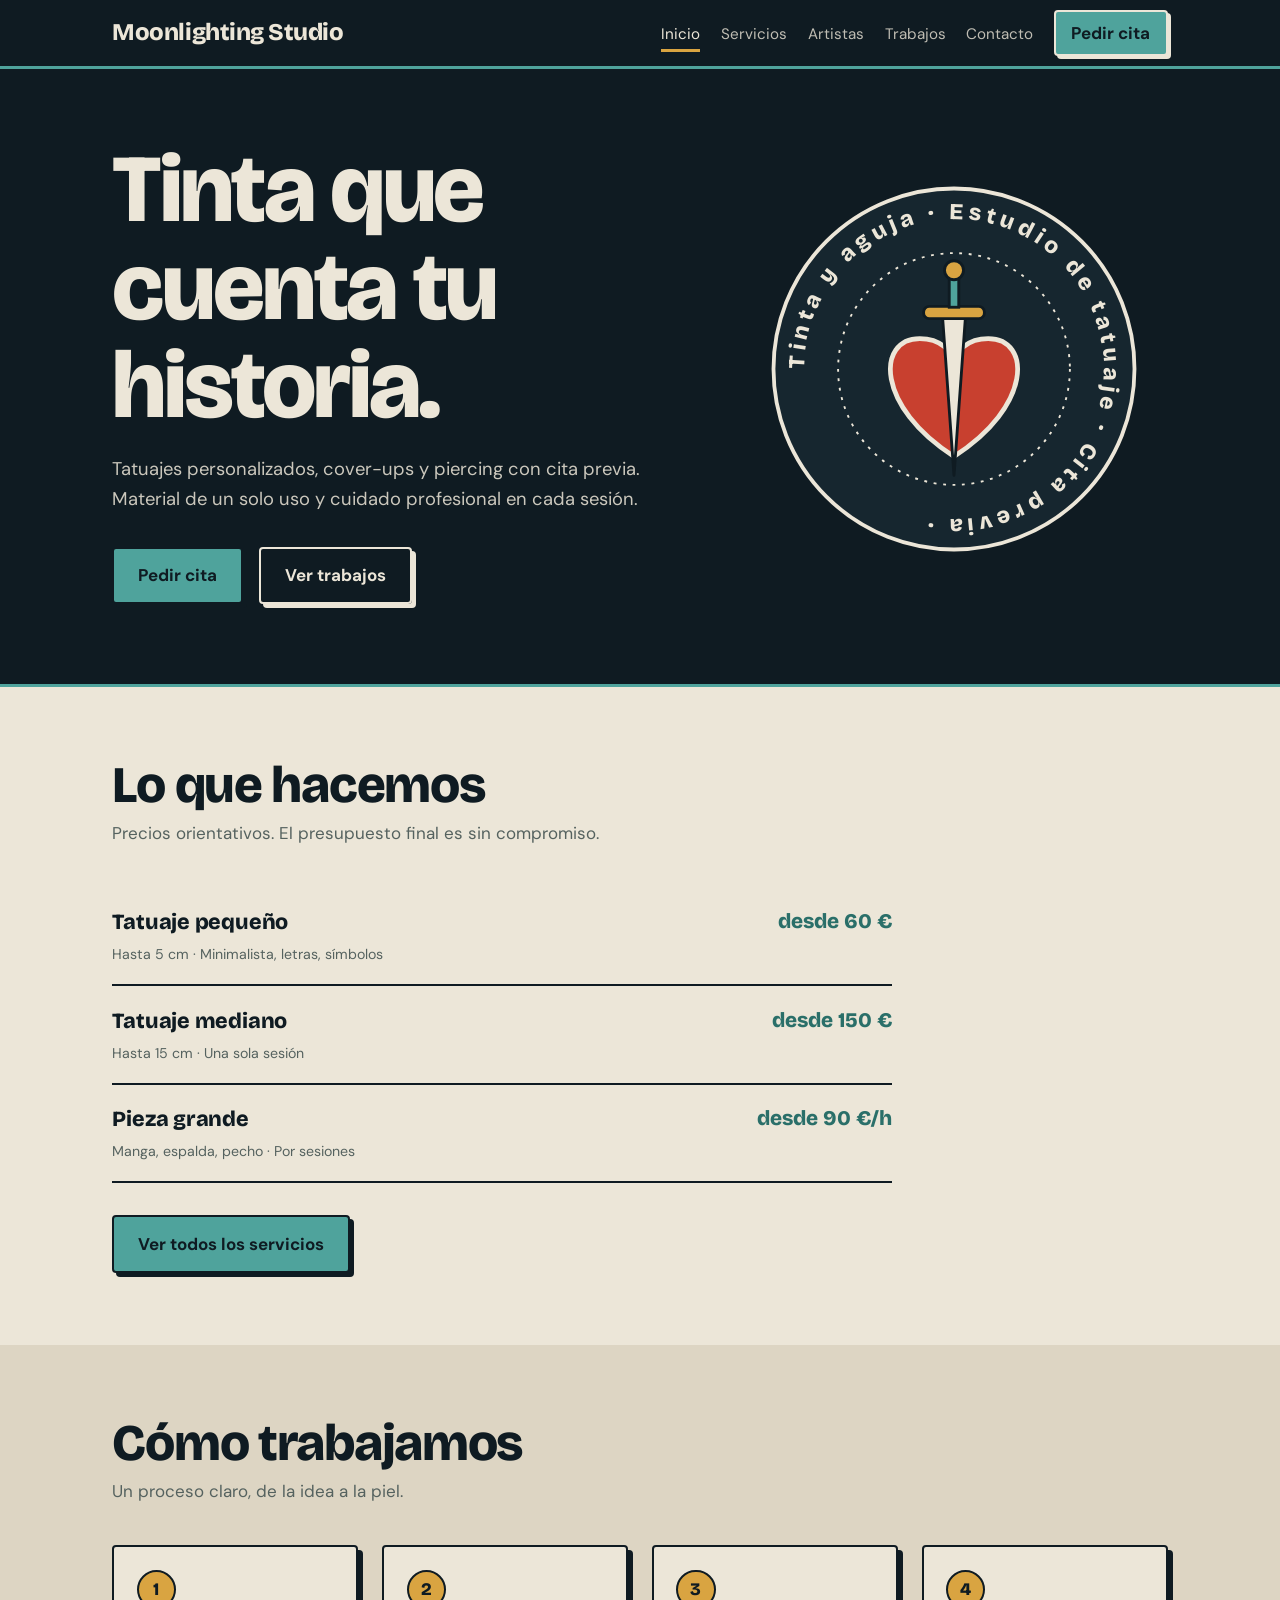
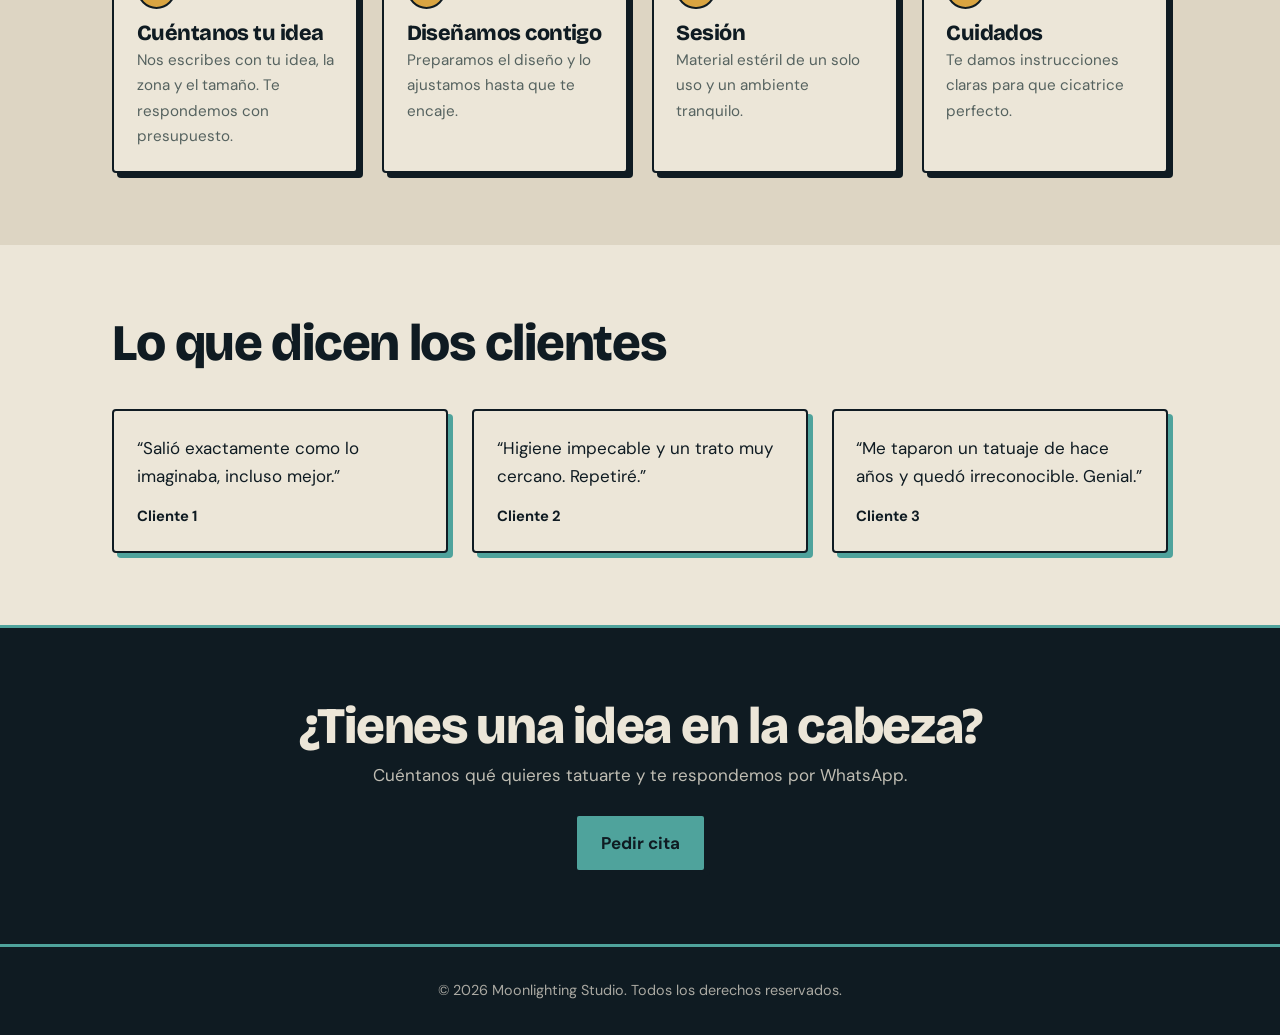
==== index.html @ 96479acb "Add files via upload" ====
<!DOCTYPE html>
<html lang="es">
<head>
<meta charset="utf-8">
<meta name="viewport" content="width=device-width, initial-scale=1">
<meta name="description" content="Tatuajes personalizados, cover-ups y piercing. Pide tu cita.">
<title>Tatuajes</title>
<link rel="preconnect" href="https://fonts.googleapis.com">
<link href="https://fonts.googleapis.com/css2?family=Bricolage+Grotesque:wght@600;800&family=DM+Sans:wght@400;500;600&display=swap" rel="stylesheet">
<link rel="stylesheet" href="style.css">
</head>
<body data-titulo="">
<div id="cabecera"></div>
<main>
<section class="hero">
  <div class="wrap hero-grid">
    <div>
      <h1 data-texto="titular"></h1>
      <p data-texto="subtitulo"></p>
      <div class="acciones">
        <a class="boton" href="reservar.html">Pedir cita</a>
        <a class="boton claro" href="galeria.html">Ver trabajos</a>
      </div>
    </div>
    <div class="insignia"><svg viewBox="0 0 400 400" role="img" aria-label="Insignia del estudio: daga clavada en un corazón">
        <defs><path id="circ" d="M200,200 m-158,0 a158,158 0 1,1 316,0 a158,158 0 1,1 -316,0"/></defs>
        <circle cx="200" cy="200" r="190" fill="#16262f" stroke="#ece6d8" stroke-width="4"/>
        <circle cx="200" cy="200" r="122" fill="none" stroke="#ece6d8" stroke-width="2" stroke-dasharray="3 7"/>
        <text font-family="Bricolage Grotesque, sans-serif" font-weight="800" font-size="24" letter-spacing="5" fill="#ece6d8"><textPath href="#circ" startOffset="0">Tinta y aguja · Estudio de tatuaje · Cita previa · </textPath></text>
        <path d="M200 292 C118 240 118 168 164 168 C185 168 200 181 200 196 C200 181 215 168 236 168 C282 168 282 240 200 292Z" fill="#c8402f" stroke="#ece6d8" stroke-width="5" stroke-linejoin="round"/>
        <polygon points="188,146 212,146 200,312" fill="#ece6d8" stroke="#0f1b22" stroke-width="3" stroke-linejoin="round"/>
        <rect x="168" y="134" width="64" height="13" rx="6" fill="#d9a441" stroke="#0f1b22" stroke-width="3"/>
        <rect x="195" y="104" width="10" height="31" fill="#4fa39c" stroke="#0f1b22" stroke-width="3"/>
        <circle cx="200" cy="96" r="10" fill="#d9a441" stroke="#0f1b22" stroke-width="3"/>
      </svg></div>
  </div>
</section>

<section>
  <div class="wrap">
    <h2>Lo que hacemos</h2>
    <p class="intro">Precios orientativos. El presupuesto final es sin compromiso.</p>
    <ul class="lista-servicios" id="lista-servicios" data-max="3"></ul>
    <p class="ver-mas"><a class="boton" href="servicios.html">Ver todos los servicios</a></p>
  </div>
</section>

<section class="alt">
  <div class="wrap">
    <h2>Cómo trabajamos</h2>
    <p class="intro">Un proceso claro, de la idea a la piel.</p>
    <ol class="pasos" id="pasos-lista"></ol>
  </div>
</section>

<section>
  <div class="wrap">
    <h2>Lo que dicen los clientes</h2>
    <p class="intro"></p>
    <div class="opiniones" id="opiniones-lista"></div>
  </div>
</section>

<section class="banda-reserva">
  <div class="wrap">
    <h2>¿Tienes una idea en la cabeza?</h2>
    <p>Cuéntanos qué quieres tatuarte y te respondemos por WhatsApp.</p>
    <a class="boton" href="reservar.html">Pedir cita</a>
  </div>
</section>
</main>
<div id="pie"></div>
<script src="config.js"></script>
<script src="app.js"></script>
</body>
</html>
---- style.css ----
/* =========================================================
   COLORES Y TIPOGRAFÍA · Cambia aquí el aspecto de TODAS las páginas
   ========================================================= */
:root {
  --fondo:      #ece6d8;   /* hueso */
  --fondo-alt:  #ddd5c3;
  --oscuro:     #0f1b22;   /* tinta */
  --oscuro-2:   #16262f;
  --acento:     #4fa39c;   /* verde azulado de tatuaje clásico */
  --acento-osc: #2a6f69;
  --rojo:       #c8402f;
  --mostaza:    #d9a441;
  --texto:      #0f1b22;
  --texto-suave:#55625f;

  --fuente-titulos: 'Bricolage Grotesque', 'Impact', sans-serif;
  --fuente-texto:   'DM Sans', system-ui, sans-serif;
  --ancho: 1100px;
}

* { box-sizing: border-box; margin: 0; }
html { scroll-behavior: smooth; }
body { font-family: var(--fuente-texto); background: var(--fondo); color: var(--texto); line-height: 1.65; font-size: 17px; display: flex; flex-direction: column; min-height: 100vh; }
main { flex: 1; }
h1, h2, h3 { font-family: var(--fuente-titulos); font-weight: 800; line-height: 1.02; letter-spacing: -.025em; }
h2 { font-size: clamp(2.1rem, 5vw, 3.2rem); margin-bottom: .5rem; }
a { color: inherit; }
img { max-width: 100%; display: block; }
:focus-visible { outline: 3px solid var(--mostaza); outline-offset: 3px; }
.wrap { max-width: var(--ancho); margin: 0 auto; padding: 0 1.4rem; }
section { padding: 4.5rem 0; }
.alt { background: var(--fondo-alt); }
.intro { color: var(--texto-suave); max-width: 52ch; margin-bottom: 2.5rem; }

/* Botones con sombra dura, como una hoja de flash */
.boton { display: inline-block; background: var(--acento); color: var(--oscuro); text-decoration: none; padding: .8rem 1.5rem; border-radius: 4px; font: inherit; font-weight: 700; border: 2px solid var(--oscuro); box-shadow: 4px 4px 0 var(--oscuro); cursor: pointer; transition: transform .15s, box-shadow .15s; }
.boton:hover { transform: translate(2px, 2px); box-shadow: 2px 2px 0 var(--oscuro); }
.boton.claro { background: transparent; color: var(--fondo); border-color: var(--fondo); box-shadow: 4px 4px 0 var(--fondo); }

/* Cabecera y menú */
header.top { position: sticky; top: 0; z-index: 10; background: var(--oscuro); color: var(--fondo); border-bottom: 3px solid var(--acento); }
header.top .wrap { display: flex; align-items: center; justify-content: space-between; gap: 1rem; min-height: 66px; flex-wrap: wrap; padding-top: .4rem; padding-bottom: .4rem; }
.logo { font-family: var(--fuente-titulos); font-weight: 800; font-size: 1.5rem; text-decoration: none; letter-spacing: -.02em; }
nav ul { list-style: none; padding: 0; display: flex; gap: 1.3rem; flex-wrap: wrap; align-items: center; }
nav a { text-decoration: none; font-size: .95rem; opacity: .8; padding: .3rem 0; }
nav a:hover, nav a.activo { opacity: 1; }
nav a.activo { border-bottom: 3px solid var(--mostaza); }
nav a.boton { padding: .45rem .95rem; opacity: 1; border-bottom: 2px solid var(--fondo); box-shadow: 3px 3px 0 var(--fondo); border-color: var(--fondo); }

/* Cabecera de páginas interiores */
.cabecera-pagina { background: var(--oscuro); color: var(--fondo); padding: 3.5rem 0 3rem; border-bottom: 3px solid var(--acento); }
.cabecera-pagina h1 { font-size: clamp(2.6rem, 8vw, 4.8rem); margin-bottom: .6rem; }
.cabecera-pagina p { max-width: 50ch; opacity: .8; }

/* Inicio */
.hero { background: var(--oscuro); color: var(--fondo); padding: 4.5rem 0 5rem; border-bottom: 3px solid var(--acento); overflow: hidden; }
.hero-grid { display: grid; grid-template-columns: 1.15fr .85fr; gap: 3rem; align-items: center; }
.hero h1 { font-size: clamp(3rem, 9vw, 6rem); max-width: 10ch; margin-bottom: 1.2rem; }
.hero p { font-size: 1.15rem; max-width: 46ch; opacity: .85; margin-bottom: 2rem; }
.acciones { display: flex; flex-wrap: wrap; gap: 1rem; }
.insignia { width: min(380px, 100%); margin: auto; }
.insignia svg { width: 100%; height: auto; }
@media (prefers-reduced-motion: no-preference) {
  .insignia svg { animation: balanceo 6s ease-in-out infinite; transform-origin: center; }
  @keyframes balanceo { 0%,100% { transform: rotate(-3deg); } 50% { transform: rotate(3deg); } }
}
.banda-reserva { background: var(--oscuro); color: var(--fondo); text-align: center; border-top: 3px solid var(--acento); }
.banda-reserva p { opacity: .8; margin: .5rem 0 1.6rem; }

/* Servicios */
.lista-servicios { list-style: none; padding: 0; max-width: 780px; }
.lista-servicios li { display: grid; grid-template-columns: 1fr auto; gap: .15rem 1rem; padding: 1.1rem 0; border-bottom: 2px solid var(--oscuro); }
.lista-servicios strong { font-family: var(--fuente-titulos); font-weight: 800; font-size: 1.35rem; letter-spacing: -.01em; }
.lista-servicios .precio { font-family: var(--fuente-titulos); font-weight: 800; font-size: 1.3rem; color: var(--acento-osc); white-space: nowrap; }
.lista-servicios small { grid-column: 1; color: var(--texto-suave); }
.ver-mas { margin-top: 2rem; }

/* Cómo trabajamos (es una secuencia real, por eso va numerada) */
.pasos { list-style: none; padding: 0; display: grid; grid-template-columns: repeat(auto-fit, minmax(220px, 1fr)); gap: 1.5rem; counter-reset: paso; }
.pasos li { counter-increment: paso; background: var(--fondo); border: 2px solid var(--oscuro); box-shadow: 5px 5px 0 var(--oscuro); border-radius: 4px; padding: 1.4rem; }
.pasos li::before { content: counter(paso); display: grid; place-items: center; width: 2.2rem; height: 2.2rem; border-radius: 50%; background: var(--mostaza); border: 2px solid var(--oscuro); font: 800 1.1rem var(--fuente-titulos); margin-bottom: .8rem; }
.pasos h3 { font-size: 1.35rem; margin-bottom: .3rem; }
.pasos p { color: var(--texto-suave); font-size: .95rem; }

/* Artistas */
.equipo { display: grid; grid-template-columns: repeat(auto-fit, minmax(220px, 1fr)); gap: 2rem; }
.tatuador .foto { aspect-ratio: 4 / 5; background: var(--oscuro); color: var(--mostaza); display: grid; place-items: center; font-family: var(--fuente-titulos); font-weight: 800; font-size: 5.5rem; margin-bottom: .9rem; overflow: hidden; border: 2px solid var(--oscuro); box-shadow: 5px 5px 0 var(--acento); border-radius: 4px; }
.tatuador .foto img { width: 100%; height: 100%; object-fit: cover; }
.tatuador h3 { font-size: 1.4rem; }
.tatuador p { color: var(--texto-suave); font-size: .95rem; }

/* Trabajos */
.galeria { display: grid; grid-template-columns: repeat(auto-fill, minmax(230px, 1fr)); gap: 1.1rem; }
.galeria .item { aspect-ratio: 1; background: var(--oscuro-2); overflow: hidden; display: grid; place-items: center; color: rgba(236,230,216,.55); font-size: .9rem; border: 2px solid var(--oscuro); box-shadow: 4px 4px 0 var(--oscuro); border-radius: 4px; }
.galeria .item:nth-child(3n+2) { background: var(--acento-osc); color: rgba(255,255,255,.7); }
.galeria .item:nth-child(3n) { background: #3a2a24; }
.galeria img { width: 100%; height: 100%; object-fit: cover; }

/* Opiniones */
.opiniones { display: grid; grid-template-columns: repeat(auto-fit, minmax(260px, 1fr)); gap: 1.5rem; }
.opinion { background: var(--fondo); border: 2px solid var(--oscuro); box-shadow: 5px 5px 0 var(--acento); border-radius: 4px; padding: 1.4rem; }
.opinion p { margin-bottom: .7rem; }
.opinion cite { font-style: normal; font-weight: 700; font-size: .92rem; }

/* Contacto */
.contacto { display: grid; grid-template-columns: repeat(auto-fit, minmax(280px, 1fr)); gap: 3rem; }
.horario { width: 100%; border-collapse: collapse; }
.horario td { padding: .7rem 0; border-bottom: 1px solid rgba(15,27,34,.25); }
.horario td:last-child { text-align: right; font-weight: 600; }
.datos p { margin-bottom: .8rem; }
.redes { display: flex; gap: 1rem; flex-wrap: wrap; margin-top: 1rem; }
.redes a { font-weight: 700; }

/* Pedir cita */
form.reserva { display: grid; gap: 1rem; max-width: 560px; }
form.reserva label { display: grid; gap: .3rem; font-weight: 600; font-size: .95rem; }
form.reserva input, form.reserva select, form.reserva textarea { font: inherit; padding: .75rem; border-radius: 4px; border: 2px solid var(--oscuro); background: #f7f3ea; color: var(--texto); }
form.reserva input:focus, form.reserva select:focus, form.reserva textarea:focus { outline: 3px solid var(--mostaza); outline-offset: 1px; }
form.reserva .fila { display: grid; grid-template-columns: 1fr 1fr; gap: 1rem; }
form.reserva label.check { display: flex; align-items: center; gap: .6rem; font-weight: 500; }
form.reserva label.check input { width: 1.2rem; height: 1.2rem; accent-color: var(--acento-osc); }
form.reserva .boton { justify-self: start; }

footer { background: var(--oscuro); color: rgba(236,230,216,.7); padding: 2rem 0; font-size: .9rem; text-align: center; border-top: 3px solid var(--acento); }

@media (max-width: 820px) {
  section { padding: 3.5rem 0; }
  .hero { padding: 3rem 0 3.5rem; }
  .hero-grid { grid-template-columns: 1fr; gap: 2rem; }
  .insignia { width: min(280px, 80%); }
  form.reserva .fila { grid-template-columns: 1fr; }
}
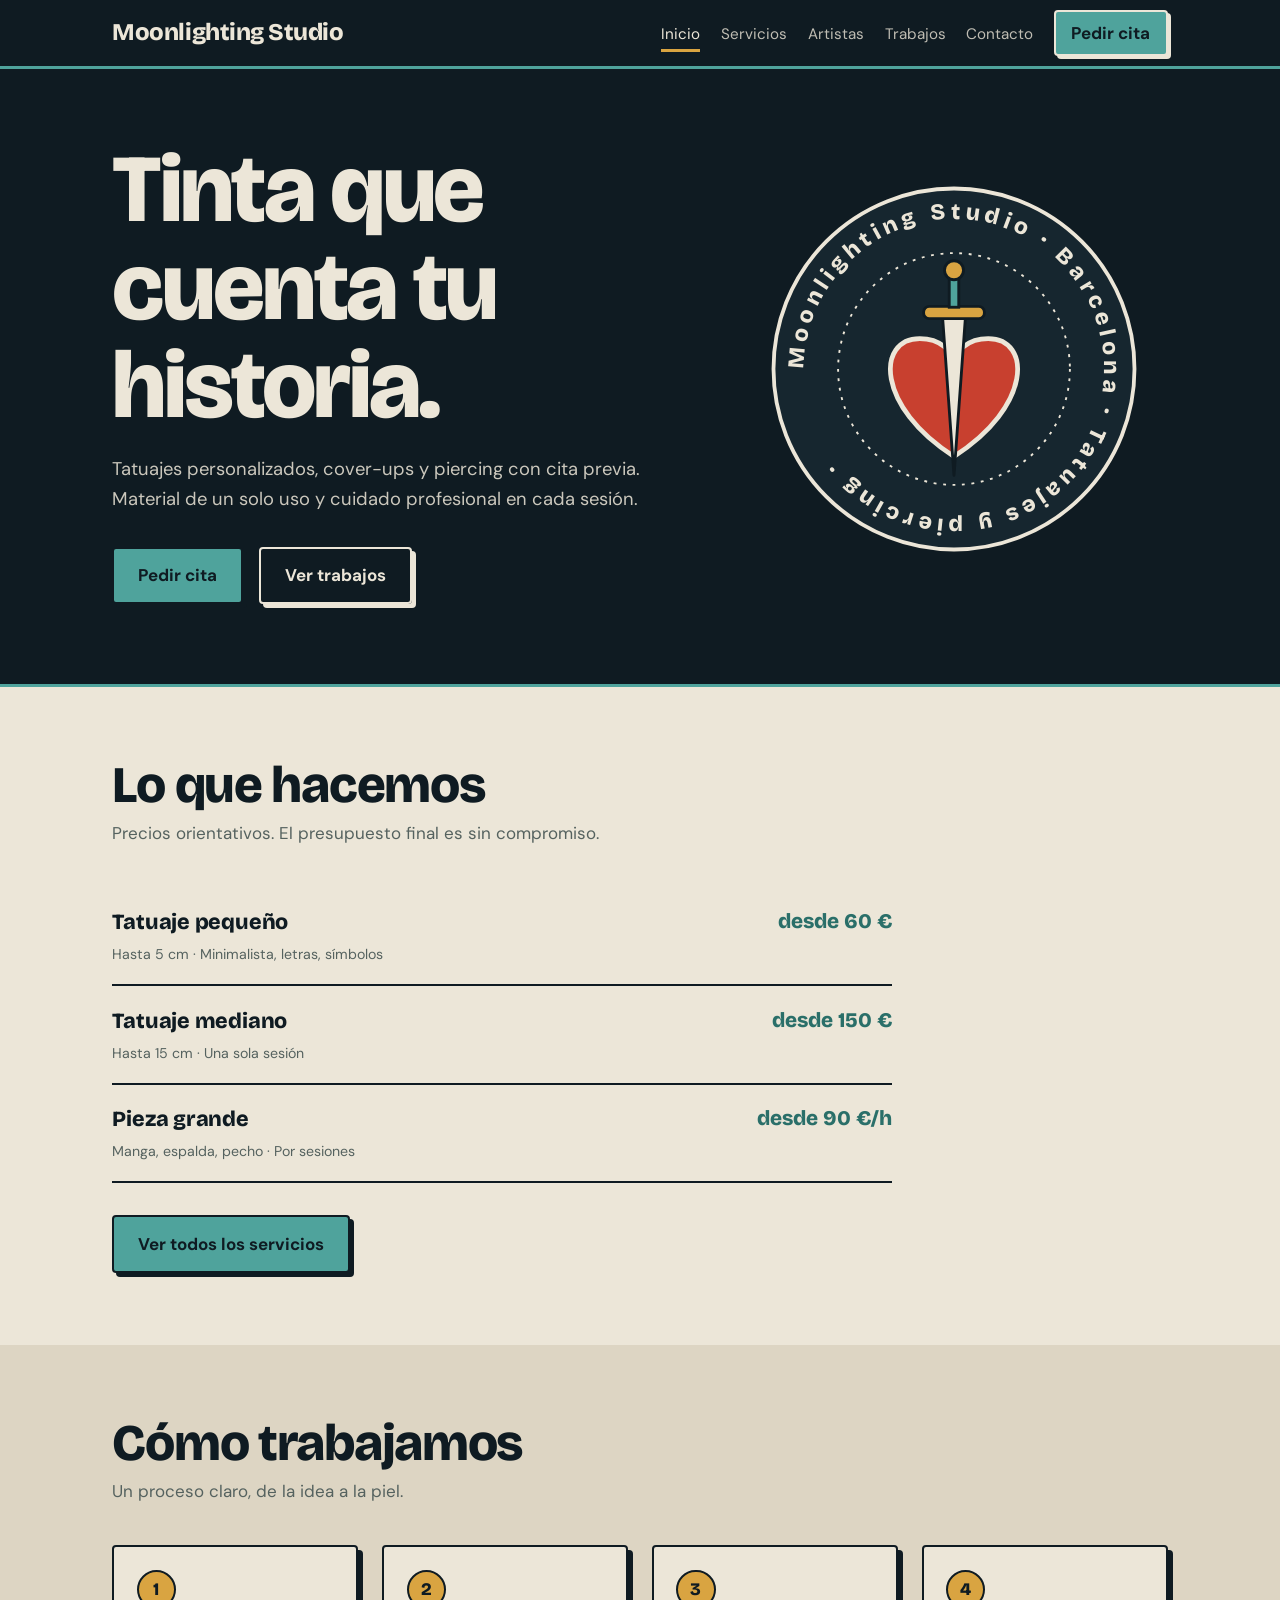
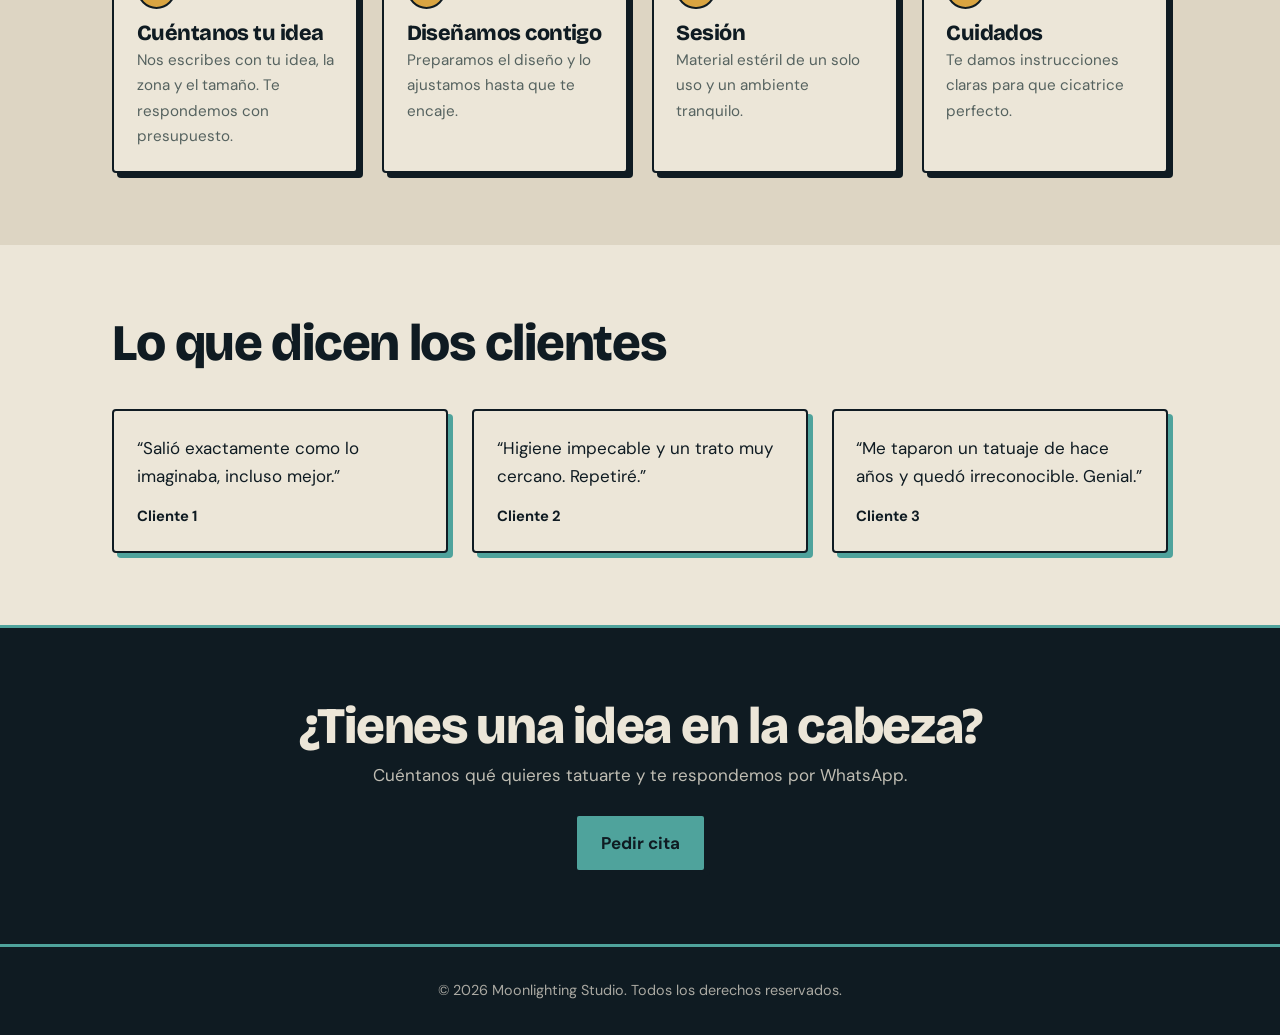
==== commit e2fe86c8: "Update index.html" ====
--- a/index.html
+++ b/index.html
@@ -26,7 +26,7 @@
         <defs><path id="circ" d="M200,200 m-158,0 a158,158 0 1,1 316,0 a158,158 0 1,1 -316,0"/></defs>
         <circle cx="200" cy="200" r="190" fill="#16262f" stroke="#ece6d8" stroke-width="4"/>
         <circle cx="200" cy="200" r="122" fill="none" stroke="#ece6d8" stroke-width="2" stroke-dasharray="3 7"/>
-        <text font-family="Bricolage Grotesque, sans-serif" font-weight="800" font-size="24" letter-spacing="5" fill="#ece6d8"><textPath href="#circ" startOffset="0">Tinta y aguja · Estudio de tatuaje · Cita previa · </textPath></text>
+        <text font-family="Bricolage Grotesque, sans-serif" font-weight="800" font-size="24" letter-spacing="5" fill="#ece6d8"><textPath href="#circ" startOffset="0">Moonlighting Studio · Barcelona · Tatuajes y piercing · </textPath></text>
         <path d="M200 292 C118 240 118 168 164 168 C185 168 200 181 200 196 C200 181 215 168 236 168 C282 168 282 240 200 292Z" fill="#c8402f" stroke="#ece6d8" stroke-width="5" stroke-linejoin="round"/>
         <polygon points="188,146 212,146 200,312" fill="#ece6d8" stroke="#0f1b22" stroke-width="3" stroke-linejoin="round"/>
         <rect x="168" y="134" width="64" height="13" rx="6" fill="#d9a441" stroke="#0f1b22" stroke-width="3"/>
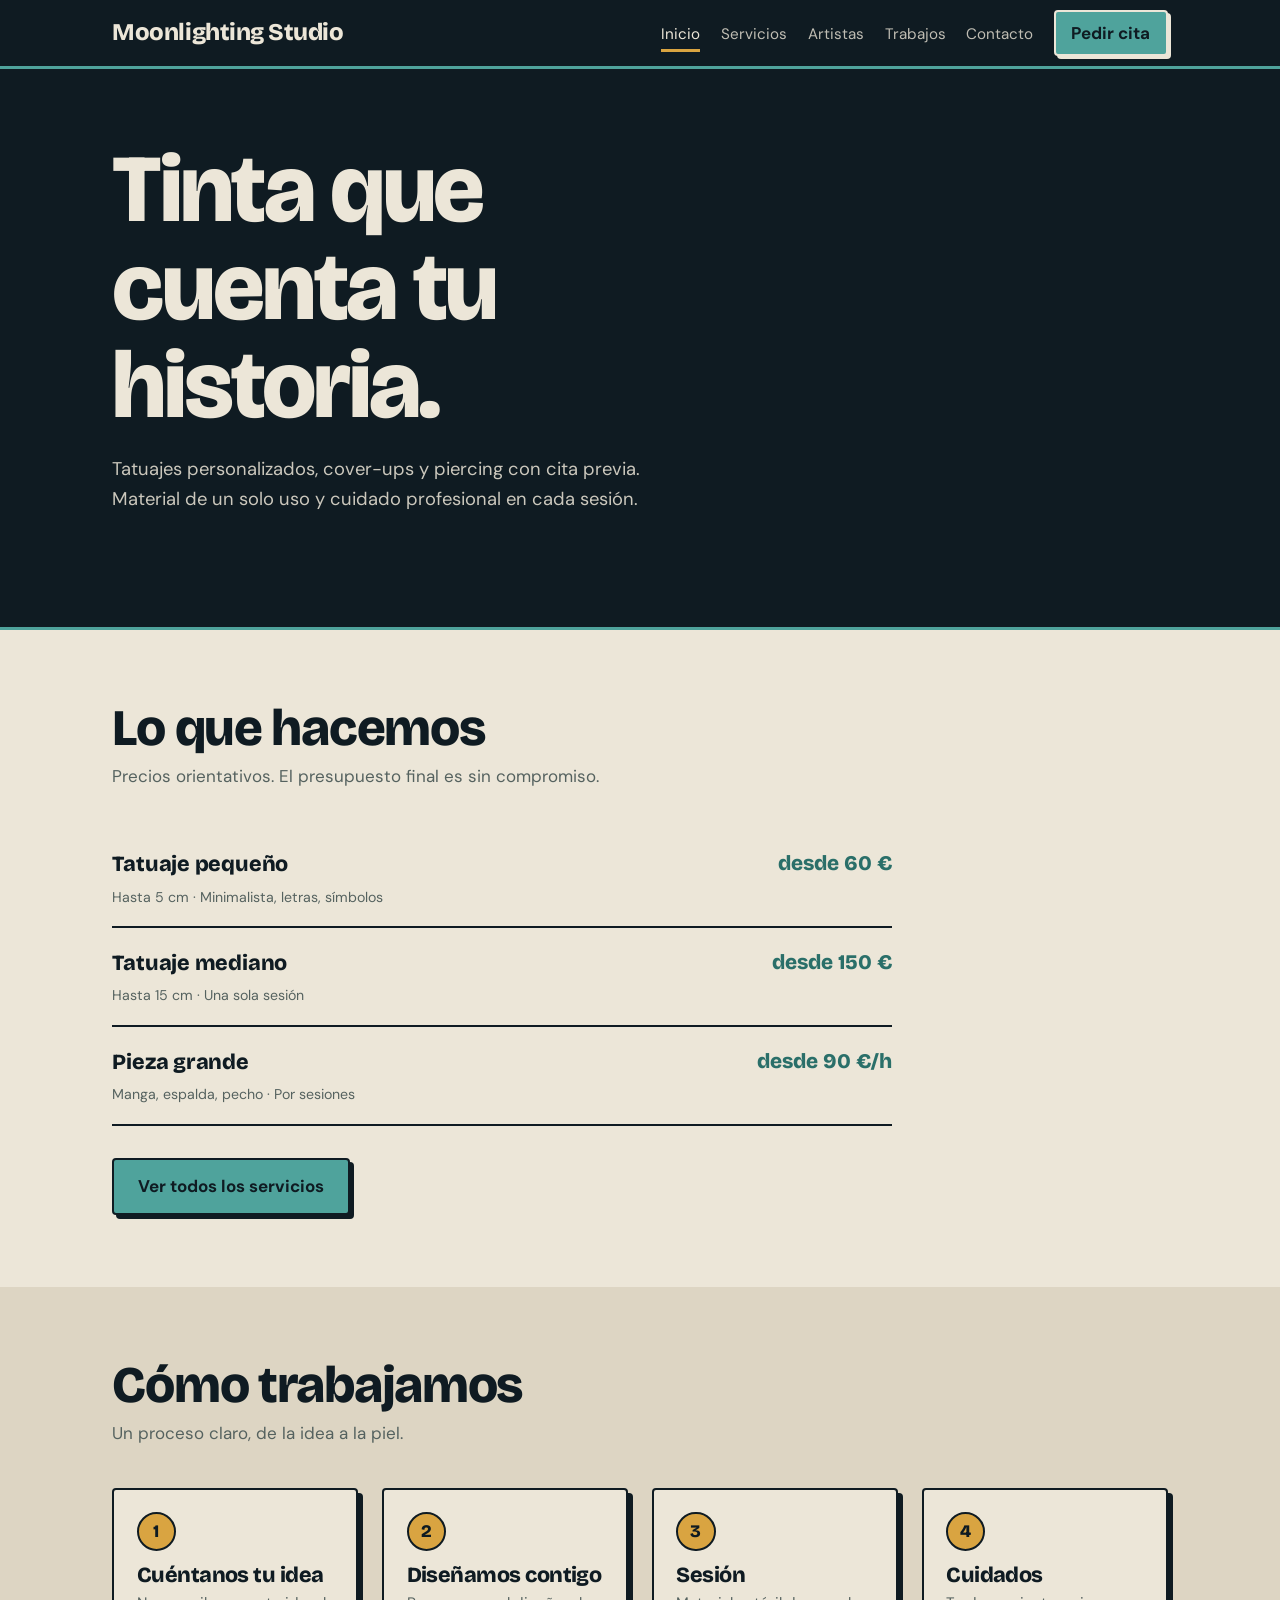
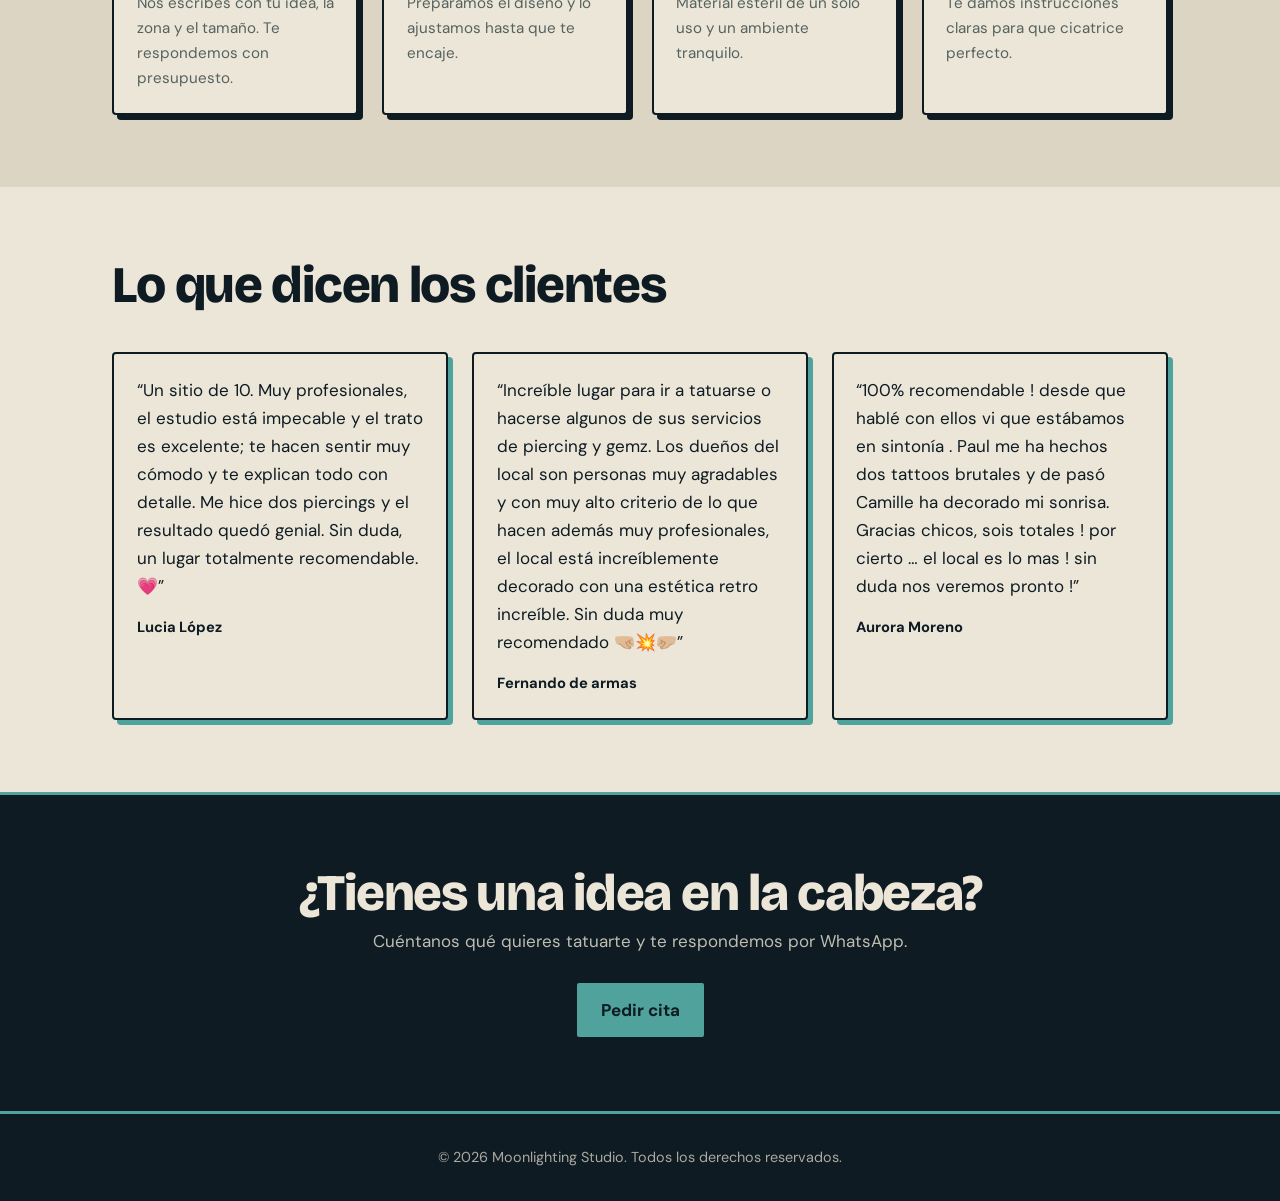
==== commit 9d89e635: "Update index.html" ====
--- a/index.html
+++ b/index.html
@@ -17,22 +17,8 @@
     <div>
       <h1 data-texto="titular"></h1>
       <p data-texto="subtitulo"></p>
-      <div class="acciones">
-        <a class="boton" href="reservar.html">Pedir cita</a>
-        <a class="boton claro" href="galeria.html">Ver trabajos</a>
-      </div>
     </div>
-    <div class="insignia"><svg viewBox="0 0 400 400" role="img" aria-label="Insignia del estudio: daga clavada en un corazón">
-        <defs><path id="circ" d="M200,200 m-158,0 a158,158 0 1,1 316,0 a158,158 0 1,1 -316,0"/></defs>
-        <circle cx="200" cy="200" r="190" fill="#16262f" stroke="#ece6d8" stroke-width="4"/>
-        <circle cx="200" cy="200" r="122" fill="none" stroke="#ece6d8" stroke-width="2" stroke-dasharray="3 7"/>
-        <text font-family="Bricolage Grotesque, sans-serif" font-weight="800" font-size="24" letter-spacing="5" fill="#ece6d8"><textPath href="#circ" startOffset="0">Moonlighting Studio · Barcelona · Tatuajes y piercing · </textPath></text>
-        <path d="M200 292 C118 240 118 168 164 168 C185 168 200 181 200 196 C200 181 215 168 236 168 C282 168 282 240 200 292Z" fill="#c8402f" stroke="#ece6d8" stroke-width="5" stroke-linejoin="round"/>
-        <polygon points="188,146 212,146 200,312" fill="#ece6d8" stroke="#0f1b22" stroke-width="3" stroke-linejoin="round"/>
-        <rect x="168" y="134" width="64" height="13" rx="6" fill="#d9a441" stroke="#0f1b22" stroke-width="3"/>
-        <rect x="195" y="104" width="10" height="31" fill="#4fa39c" stroke="#0f1b22" stroke-width="3"/>
-        <circle cx="200" cy="96" r="10" fill="#d9a441" stroke="#0f1b22" stroke-width="3"/>
-      </svg></div>
+    <div class="hero-galeria" id="hero-galeria"></div>
   </div>
 </section>
 
